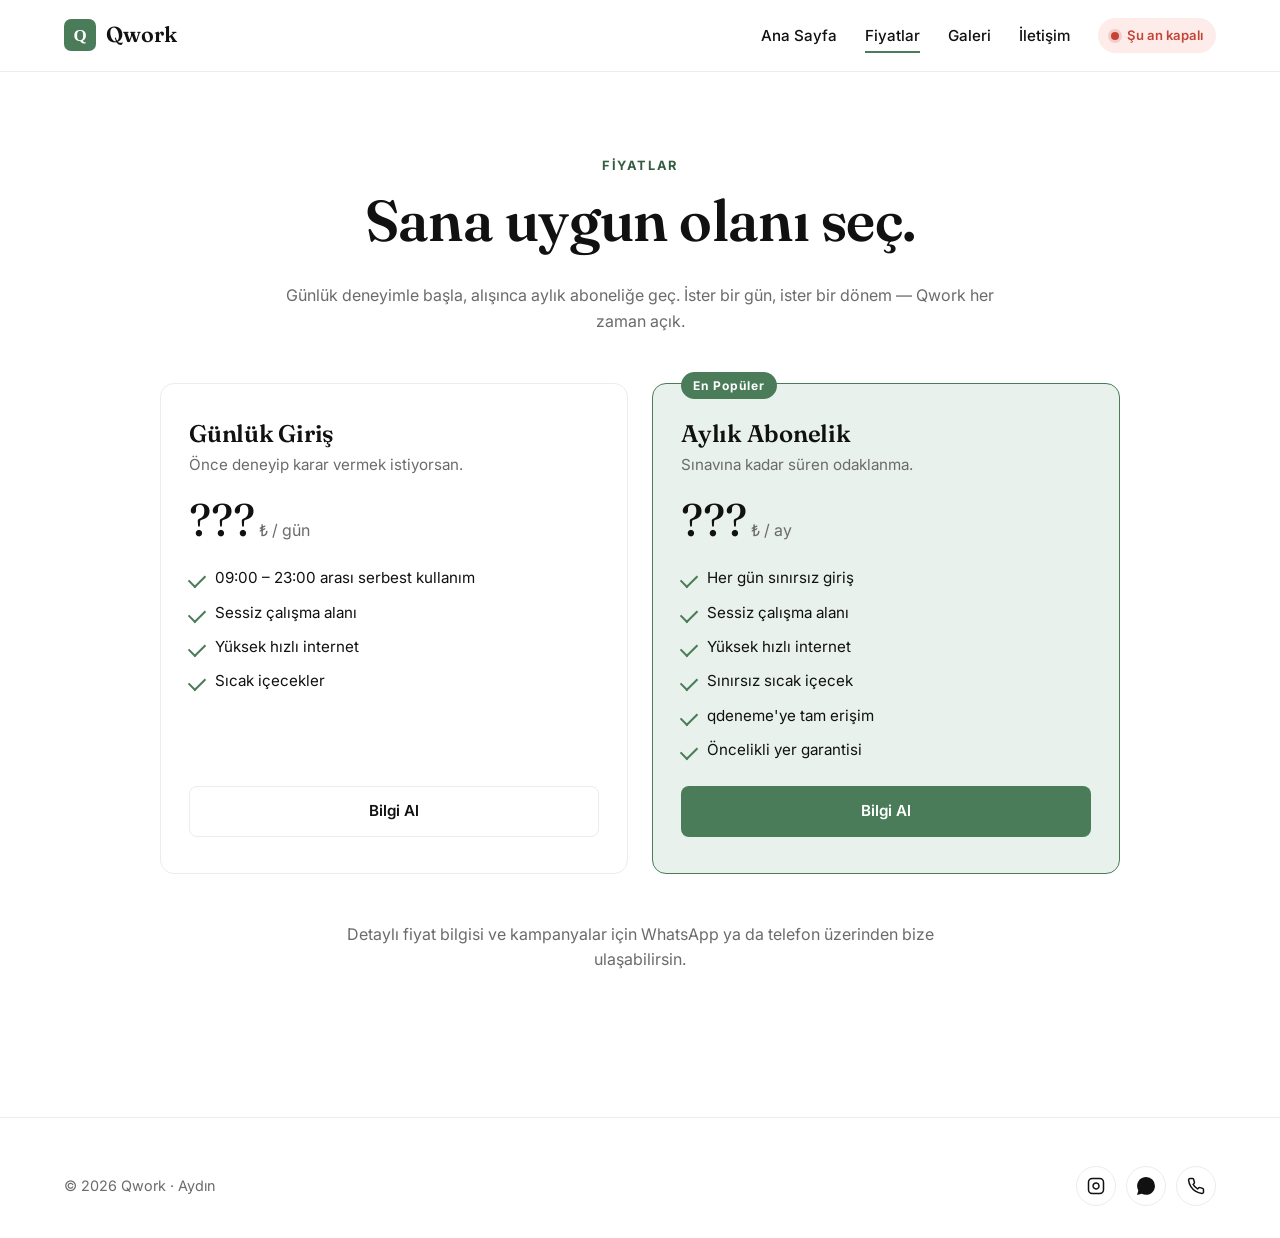
==== fiyatlar.html @ ecf91735 "İlk sürüm: Qwork web sitesi" ====
<!doctype html>
<html lang="tr">
<head>
  <meta charset="utf-8" />
  <meta name="viewport" content="width=device-width,initial-scale=1" />
  <title>Fiyatlar · Qwork</title>
  <meta name="description" content="Qwork'ün günlük giriş ve aylık abonelik fiyatları. Sınav hazırlığında kesintisiz odaklanmanın en uygun yolu." />
  <meta name="theme-color" content="#4a7c59" />
  <meta property="og:title" content="Fiyatlar · Qwork" />
  <meta property="og:description" content="Günlük giriş ve aylık abonelik seçenekleri." />
  <meta property="og:image" content="images/og-image.jpg" />
  <link rel="icon" type="image/svg+xml" href="images/logo.svg" />
  <link rel="preconnect" href="https://fonts.googleapis.com" />
  <link rel="preconnect" href="https://fonts.gstatic.com" crossorigin />
  <link href="https://fonts.googleapis.com/css2?family=Inter:wght@400;500;600;700&family=Fraunces:opsz,wght@9..144,500;9..144,600&display=swap" rel="stylesheet" />
  <link rel="stylesheet" href="css/style.css" />
</head>
<body>

<header class="site-header">
  <div class="container nav">
    <a href="index.html" class="brand" aria-label="Qwork ana sayfa">
      <img src="images/logo.svg" alt="" />
      <span>Qwork</span>
    </a>
    <button class="menu-toggle" aria-label="Menü" aria-expanded="false">
      <span></span><span></span><span></span>
    </button>
    <ul class="nav-links">
      <li><a href="index.html">Ana Sayfa</a></li>
      <li><a href="fiyatlar.html" aria-current="page">Fiyatlar</a></li>
      <li><a href="galeri.html">Galeri</a></li>
      <li><a href="index.html#iletisim">İletişim</a></li>
      <li>
        <span class="status-badge" data-status-badge aria-live="polite">
          <span class="dot"></span>
          <span class="label">Şu an açık</span>
        </span>
      </li>
    </ul>
  </div>
</header>

<main>

  <section>
    <div class="container">
      <div class="section-head" style="text-align:center; margin: 0 auto 48px">
        <span class="eyebrow">Fiyatlar</span>
        <h1>Sana uygun olanı seç.</h1>
        <p>Günlük deneyimle başla, alışınca aylık aboneliğe geç. İster bir gün, ister bir dönem — Qwork her zaman açık.</p>
      </div>

      <div class="pricing">

        <div class="plan">
          <h3>Günlük Giriş</h3>
          <p class="tagline">Önce deneyip karar vermek istiyorsan.</p>
          <div class="price">???<span class="period"> ₺ / gün</span></div>
          <ul>
            <li>09:00 – 23:00 arası serbest kullanım</li>
            <li>Sessiz çalışma alanı</li>
            <li>Yüksek hızlı internet</li>
            <li>Sıcak içecekler</li>
          </ul>
          <a href="index.html#iletisim" class="btn btn-ghost">Bilgi Al</a>
        </div>

        <div class="plan featured">
          <h3>Aylık Abonelik</h3>
          <p class="tagline">Sınavına kadar süren odaklanma.</p>
          <div class="price">???<span class="period"> ₺ / ay</span></div>
          <ul>
            <li>Her gün sınırsız giriş</li>
            <li>Sessiz çalışma alanı</li>
            <li>Yüksek hızlı internet</li>
            <li>Sınırsız sıcak içecek</li>
            <li>qdeneme'ye tam erişim</li>
            <li>Öncelikli yer garantisi</li>
          </ul>
          <a href="index.html#iletisim" class="btn btn-primary">Bilgi Al</a>
        </div>

      </div>

      <p style="text-align:center; margin-top:48px; max-width:640px; margin-left:auto; margin-right:auto;">
        Detaylı fiyat bilgisi ve kampanyalar için WhatsApp ya da telefon üzerinden bize ulaşabilirsin.
      </p>
    </div>
  </section>

</main>

<footer class="site-footer">
  <div class="container footer-grid">
    <div>© <span id="year"></span> Qwork · Aydın</div>
    <div class="socials">
      <a href="https://instagram.com/qwork" aria-label="Instagram" target="_blank" rel="noopener">
        <svg width="18" height="18" viewBox="0 0 24 24" fill="none" stroke="currentColor" stroke-width="2" stroke-linecap="round" stroke-linejoin="round"><rect x="2" y="2" width="20" height="20" rx="5"/><path d="M16 11.37A4 4 0 1 1 12.63 8 4 4 0 0 1 16 11.37z"/></svg>
      </a>
      <a href="https://wa.me/90XXXXXXXXXX" aria-label="WhatsApp" target="_blank" rel="noopener">
        <svg width="18" height="18" viewBox="0 0 24 24" fill="currentColor"><path d="M20.52 3.48A11.77 11.77 0 0 0 12.05 0C5.49 0 .15 5.34.15 11.9c0 2.1.55 4.15 1.6 5.96L0 24l6.32-1.66a11.88 11.88 0 0 0 5.72 1.46c6.56 0 11.9-5.34 11.9-11.9a11.82 11.82 0 0 0-3.43-8.42z"/></svg>
      </a>
      <a href="tel:+90XXXXXXXXXX" aria-label="Telefon">
        <svg width="18" height="18" viewBox="0 0 24 24" fill="none" stroke="currentColor" stroke-width="2" stroke-linecap="round" stroke-linejoin="round"><path d="M22 16.92v3a2 2 0 0 1-2.18 2 19.79 19.79 0 0 1-8.63-3.07 19.5 19.5 0 0 1-6-6 19.79 19.79 0 0 1-3.07-8.67A2 2 0 0 1 4.11 2h3a2 2 0 0 1 2 1.72 12.84 12.84 0 0 0 .7 2.81 2 2 0 0 1-.45 2.11L8.09 9.91a16 16 0 0 0 6 6l1.27-1.27a2 2 0 0 1 2.11-.45 12.84 12.84 0 0 0 2.81.7A2 2 0 0 1 22 16.92z"/></svg>
      </a>
    </div>
  </div>
</footer>

<script>document.getElementById("year").textContent = new Date().getFullYear();</script>
<script src="js/main.js"></script>
</body>
</html>
---- css/style.css ----
:root {
  --bg: #ffffff;
  --surface: #fafafa;
  --text: #111111;
  --muted: #6b6b6b;
  --accent: #4a7c59;
  --accent-dark: #355c41;
  --accent-soft: #e8f1eb;
  --border: #ececec;
  --danger: #c44536;
  --radius: 14px;
  --radius-sm: 8px;
  --shadow: 0 1px 3px rgba(0,0,0,.04), 0 8px 24px rgba(0,0,0,.06);
  --max: 1200px;
  --nav-h: 72px;
  --font-body: "Inter", system-ui, -apple-system, Segoe UI, Roboto, sans-serif;
  --font-head: "Fraunces", Georgia, serif;
}

* { box-sizing: border-box; }

html { scroll-behavior: smooth; scroll-padding-top: var(--nav-h); }

body {
  margin: 0;
  font-family: var(--font-body);
  color: var(--text);
  background: var(--bg);
  line-height: 1.6;
  -webkit-font-smoothing: antialiased;
}

img { max-width: 100%; display: block; }

a { color: var(--accent-dark); text-decoration: none; }
a:hover { text-decoration: underline; }

h1, h2, h3 { font-family: var(--font-head); font-weight: 600; line-height: 1.15; margin: 0 0 .5em; letter-spacing: -.01em; }
h1 { font-size: clamp(2.2rem, 5vw, 3.6rem); }
h2 { font-size: clamp(1.6rem, 3.5vw, 2.4rem); }
h3 { font-size: 1.2rem; font-family: var(--font-body); font-weight: 600; }

p { margin: 0 0 1em; color: var(--muted); }
.container { max-width: var(--max); margin: 0 auto; padding: 0 24px; }

/* ---------- Header / Nav ---------- */
.site-header {
  position: sticky; top: 0; z-index: 50;
  background: rgba(255,255,255,.9);
  backdrop-filter: saturate(180%) blur(8px);
  border-bottom: 1px solid var(--border);
  height: var(--nav-h);
  display: flex; align-items: center;
}
.nav {
  width: 100%;
  display: flex; align-items: center; justify-content: space-between;
  gap: 16px;
}
.brand {
  display: flex; align-items: center; gap: 10px;
  font-family: var(--font-head);
  font-size: 1.35rem; font-weight: 600;
  color: var(--text);
}
.brand img { width: 32px; height: 32px; }
.brand:hover { text-decoration: none; }

.nav-links {
  list-style: none; margin: 0; padding: 0;
  display: flex; gap: 28px; align-items: center;
}
.nav-links a {
  color: var(--text); font-weight: 500; font-size: .95rem;
  padding: 8px 0; position: relative;
}
.nav-links a:hover { color: var(--accent-dark); text-decoration: none; }
.nav-links a[aria-current="page"]::after {
  content: ""; position: absolute; left: 0; right: 0; bottom: 0;
  height: 2px; background: var(--accent);
}

.status-badge {
  display: inline-flex; align-items: center; gap: 8px;
  padding: 6px 12px; border-radius: 999px;
  font-size: .82rem; font-weight: 600;
  background: var(--accent-soft); color: var(--accent-dark);
  border: 1px solid transparent;
}
.status-badge .dot { width: 8px; height: 8px; border-radius: 50%; background: var(--accent); box-shadow: 0 0 0 3px rgba(74,124,89,.2); }
.status-badge.closed { background: #fdecea; color: var(--danger); }
.status-badge.closed .dot { background: var(--danger); box-shadow: 0 0 0 3px rgba(196,69,54,.18); }

.menu-toggle {
  display: none;
  background: none; border: 1px solid var(--border);
  padding: 8px 10px; border-radius: var(--radius-sm);
  cursor: pointer;
}
.menu-toggle span { display: block; width: 20px; height: 2px; background: var(--text); margin: 4px 0; transition: transform .2s; }

/* ---------- Buttons ---------- */
.btn {
  display: inline-flex; align-items: center; gap: 8px;
  padding: 12px 20px; border-radius: var(--radius-sm);
  font-weight: 600; font-size: .95rem;
  border: 1px solid transparent;
  cursor: pointer; transition: transform .1s, background .15s, border-color .15s;
}
.btn:hover { text-decoration: none; transform: translateY(-1px); }
.btn-primary { background: var(--accent); color: #fff; }
.btn-primary:hover { background: var(--accent-dark); color: #fff; }
.btn-ghost { background: transparent; color: var(--text); border-color: var(--border); }
.btn-ghost:hover { border-color: var(--text); }

/* ---------- Sections ---------- */
section { padding: 80px 0; }
.section-head { max-width: 720px; margin-bottom: 48px; }
.section-head .eyebrow {
  display: inline-block; color: var(--accent-dark); font-size: .8rem;
  letter-spacing: .12em; text-transform: uppercase; font-weight: 700;
  margin-bottom: 12px;
}

/* ---------- Hero ---------- */
.hero { padding: 96px 0 80px; }
.hero-inner { display: grid; grid-template-columns: 1.1fr 1fr; gap: 56px; align-items: center; }
.hero h1 { margin-top: 8px; }
.hero p.lead { font-size: 1.15rem; color: var(--muted); max-width: 50ch; }
.hero-ctas { display: flex; gap: 12px; flex-wrap: wrap; margin-top: 24px; }
.hero-media {
  aspect-ratio: 4/3; border-radius: var(--radius);
  background: var(--accent-soft) url("../images/hero.jpg") center/cover no-repeat;
  box-shadow: var(--shadow);
}

.hero-stats { display: flex; gap: 32px; margin-top: 40px; flex-wrap: wrap; }
.hero-stats .stat strong { display: block; font-family: var(--font-head); font-size: 1.8rem; color: var(--text); }
.hero-stats .stat span { color: var(--muted); font-size: .9rem; }

/* ---------- Services grid ---------- */
.grid-services { display: grid; grid-template-columns: repeat(4, 1fr); gap: 20px; }
.service-card {
  padding: 28px; border: 1px solid var(--border); border-radius: var(--radius);
  background: var(--bg); transition: border-color .2s, transform .2s;
}
.service-card:hover { border-color: var(--accent); transform: translateY(-2px); }

.service-card.neon {
  border-color: #39ff8a;
  box-shadow:
    0 0 6px #39ff8a,
    0 0 18px #39ff8a,
    0 0 40px rgba(57,255,138,.45),
    inset 0 0 12px rgba(57,255,138,.08);
  animation: neon-pulse 2.4s ease-in-out infinite;
}
.service-card.neon:hover {
  border-color: #39ff8a;
  box-shadow:
    0 0 10px #39ff8a,
    0 0 30px #39ff8a,
    0 0 60px rgba(57,255,138,.55),
    inset 0 0 18px rgba(57,255,138,.12);
  transform: translateY(-2px);
}
@keyframes neon-pulse {
  0%, 100% { box-shadow: 0 0 6px #39ff8a, 0 0 18px #39ff8a, 0 0 40px rgba(57,255,138,.45), inset 0 0 12px rgba(57,255,138,.08); }
  50%       { box-shadow: 0 0 10px #39ff8a, 0 0 28px #39ff8a, 0 0 55px rgba(57,255,138,.6),  inset 0 0 18px rgba(57,255,138,.14); }
}
.service-card .ico {
  width: 44px; height: 44px; border-radius: 10px;
  background: var(--accent-soft); color: var(--accent-dark);
  display: grid; place-items: center; margin-bottom: 16px;
}
.service-card h3 { margin-bottom: 8px; }
.service-card p { margin: 0; font-size: .95rem; }

/* ---------- Hours ---------- */
.hours {
  background: var(--surface); border: 1px solid var(--border);
  border-radius: var(--radius); padding: 32px;
  display: grid; grid-template-columns: 1fr auto; gap: 20px; align-items: center;
}
.hours .big-time { font-family: var(--font-head); font-size: 2.4rem; color: var(--text); }
.hours .days { color: var(--muted); font-weight: 500; }

/* ---------- FAQ ---------- */
.faq { display: grid; gap: 12px; max-width: 820px; }
.faq details {
  border: 1px solid var(--border); border-radius: var(--radius-sm);
  padding: 18px 20px; background: var(--bg);
}
.faq details[open] { border-color: var(--accent); background: var(--accent-soft); }
.faq summary {
  cursor: pointer; font-weight: 600; list-style: none;
  display: flex; justify-content: space-between; align-items: center; gap: 16px;
}
.faq summary::-webkit-details-marker { display: none; }
.faq summary::after { content: "+"; font-size: 1.4rem; color: var(--accent-dark); transition: transform .2s; }
.faq details[open] summary::after { content: "−"; }
.faq details p { margin: 12px 0 0; }

/* ---------- Contact ---------- */
.contact-grid { display: grid; grid-template-columns: 1fr 1fr; gap: 40px; align-items: stretch; }
.contact-info { display: grid; gap: 16px; align-content: start; }
.contact-row {
  display: flex; gap: 14px; align-items: flex-start;
  padding: 16px; border: 1px solid var(--border); border-radius: var(--radius-sm);
}
.contact-row .ico {
  width: 40px; height: 40px; flex-shrink: 0;
  border-radius: 10px; background: var(--accent-soft); color: var(--accent-dark);
  display: grid; place-items: center;
}
.contact-row .label { font-size: .8rem; color: var(--muted); text-transform: uppercase; letter-spacing: .08em; }
.contact-row .value { font-weight: 600; color: var(--text); }
.map-wrap { border-radius: var(--radius); overflow: hidden; border: 1px solid var(--border); min-height: 360px; }
.map-wrap iframe { width: 100%; height: 100%; min-height: 360px; border: 0; }

/* ---------- Pricing ---------- */
.pricing { display: grid; grid-template-columns: repeat(auto-fit, minmax(280px, 1fr)); gap: 24px; max-width: 960px; margin: 0 auto; }
.plan {
  background: var(--bg); border: 1px solid var(--border); border-radius: var(--radius);
  padding: 36px 28px; display: flex; flex-direction: column;
  transition: transform .15s, border-color .15s;
}
.plan:hover { transform: translateY(-3px); border-color: var(--accent); }
.plan.featured { border-color: var(--accent); background: var(--accent-soft); position: relative; }
.plan.featured::before {
  content: "En Popüler"; position: absolute; top: -12px; left: 28px;
  background: var(--accent); color: #fff; font-size: .75rem; font-weight: 700;
  letter-spacing: .08em; padding: 4px 12px; border-radius: 999px;
}
.plan h3 { font-family: var(--font-head); font-size: 1.5rem; font-weight: 600; margin-bottom: 6px; }
.plan .tagline { color: var(--muted); font-size: .95rem; margin-bottom: 20px; }
.plan .price { font-family: var(--font-head); font-size: 2.8rem; color: var(--text); line-height: 1; }
.plan .price .period { font-size: 1rem; color: var(--muted); font-family: var(--font-body); }
.plan ul { list-style: none; padding: 0; margin: 24px 0; display: grid; gap: 10px; }
.plan ul li { padding-left: 26px; position: relative; color: var(--text); font-size: .95rem; }
.plan ul li::before {
  content: ""; position: absolute; left: 0; top: 8px;
  width: 14px; height: 8px; border-left: 2px solid var(--accent);
  border-bottom: 2px solid var(--accent); transform: rotate(-45deg);
}
.plan .btn { margin-top: auto; justify-content: center; }

/* ---------- Gallery ---------- */
.gallery-grid {
  display: grid; gap: 14px;
  grid-template-columns: repeat(auto-fill, minmax(240px, 1fr));
}
.gallery-grid figure {
  margin: 0; border-radius: var(--radius-sm); overflow: hidden;
  aspect-ratio: 4/3; cursor: zoom-in; position: relative;
  background: var(--surface);
}
.gallery-grid img {
  width: 100%; height: 100%; object-fit: cover;
  transition: transform .4s ease;
}
.gallery-grid figure:hover img { transform: scale(1.04); }

/* Lightbox */
.lightbox {
  position: fixed; inset: 0; background: rgba(0,0,0,.88);
  display: none; align-items: center; justify-content: center;
  z-index: 100; padding: 24px;
}
.lightbox.open { display: flex; }
.lightbox img { max-width: 100%; max-height: 90vh; border-radius: 6px; }
.lightbox button {
  position: absolute; top: 20px; right: 20px;
  background: rgba(255,255,255,.1); color: #fff; border: none;
  width: 44px; height: 44px; border-radius: 50%;
  font-size: 1.6rem; cursor: pointer;
}
.lightbox button:hover { background: rgba(255,255,255,.2); }

/* ---------- Footer ---------- */
.site-footer {
  border-top: 1px solid var(--border);
  padding: 48px 0 32px; margin-top: 48px;
  color: var(--muted); font-size: .9rem;
}
.footer-grid { display: flex; justify-content: space-between; gap: 24px; flex-wrap: wrap; align-items: center; }
.socials { display: flex; gap: 10px; }
.socials a {
  width: 40px; height: 40px; border-radius: 50%;
  border: 1px solid var(--border);
  display: grid; place-items: center; color: var(--text);
}
.socials a:hover { border-color: var(--accent); color: var(--accent-dark); text-decoration: none; }

/* ---------- Responsive ---------- */
@media (max-width: 960px) {
  .hero-inner { grid-template-columns: 1fr; }
  .hero-media { order: -1; aspect-ratio: 16/10; }
  .grid-services { grid-template-columns: repeat(2, 1fr); }
  .contact-grid { grid-template-columns: 1fr; }
  .hours { grid-template-columns: 1fr; text-align: left; }
}

@media (max-width: 720px) {
  section { padding: 60px 0; }
  .hero { padding: 48px 0 56px; }
  .menu-toggle { display: block; }
  .nav-links {
    position: absolute; top: var(--nav-h); left: 0; right: 0;
    flex-direction: column; gap: 0;
    background: var(--bg); border-bottom: 1px solid var(--border);
    padding: 8px 24px 16px;
    display: none;
  }
  .nav-links.open { display: flex; }
  .nav-links li { width: 100%; border-bottom: 1px solid var(--border); }
  .nav-links li:last-child { border-bottom: none; }
  .nav-links a { display: block; padding: 14px 0; width: 100%; }
  .grid-services { grid-template-columns: 1fr; }
}

@media (prefers-reduced-motion: reduce) {
  * { animation: none !important; transition: none !important; }
  html { scroll-behavior: auto; }
}
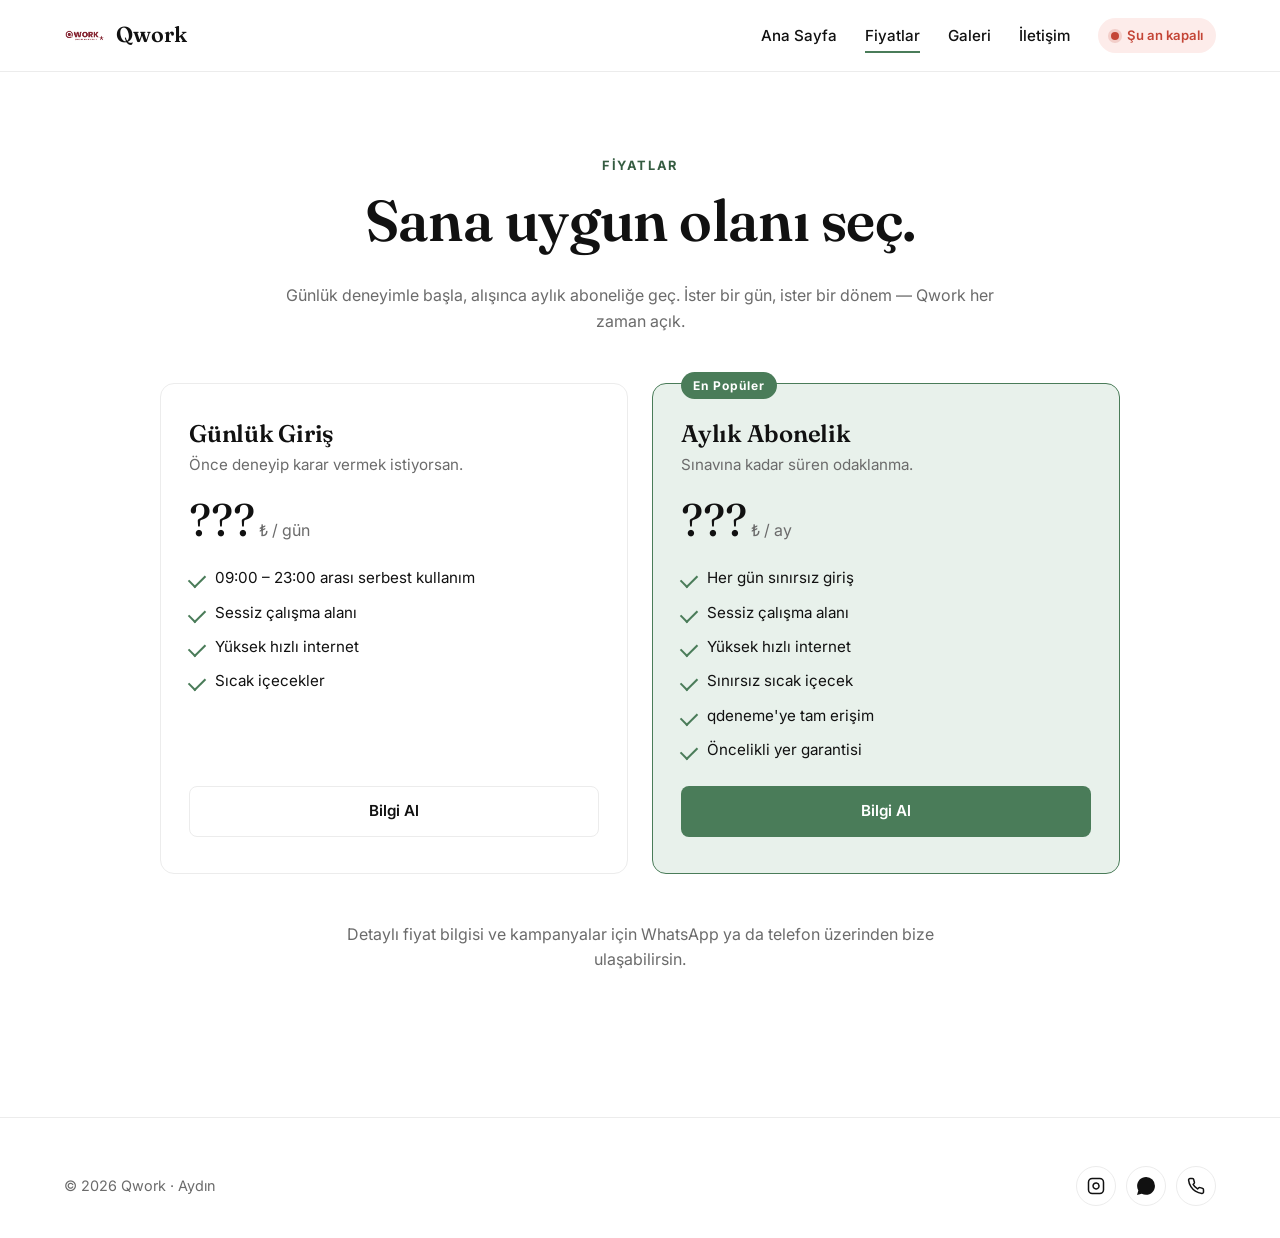
==== commit 3164ea7c: "Gerçek logo eklendi (PNG)" ====
--- a/fiyatlar.html
+++ b/fiyatlar.html
@@ -9,7 +9,7 @@
   <meta property="og:title" content="Fiyatlar · Qwork" />
   <meta property="og:description" content="Günlük giriş ve aylık abonelik seçenekleri." />
   <meta property="og:image" content="images/og-image.jpg" />
-  <link rel="icon" type="image/svg+xml" href="images/logo.svg" />
+  <link rel="icon" type="image/svg+xml" href="images/logo.png" />
   <link rel="preconnect" href="https://fonts.googleapis.com" />
   <link rel="preconnect" href="https://fonts.gstatic.com" crossorigin />
   <link href="https://fonts.googleapis.com/css2?family=Inter:wght@400;500;600;700&family=Fraunces:opsz,wght@9..144,500;9..144,600&display=swap" rel="stylesheet" />
@@ -20,7 +20,7 @@
 <header class="site-header">
   <div class="container nav">
     <a href="index.html" class="brand" aria-label="Qwork ana sayfa">
-      <img src="images/logo.svg" alt="" />
+      <img src="images/logo.png" alt="" />
       <span>Qwork</span>
     </a>
     <button class="menu-toggle" aria-label="Menü" aria-expanded="false">
--- a/css/style.css
+++ b/css/style.css
@@ -63,7 +63,7 @@
   font-size: 1.35rem; font-weight: 600;
   color: var(--text);
 }
-.brand img { width: 32px; height: 32px; }
+.brand img { height: 40px; width: auto; }
 .brand:hover { text-decoration: none; }
 
 .nav-links {
@@ -147,26 +147,26 @@
 .service-card:hover { border-color: var(--accent); transform: translateY(-2px); }
 
 .service-card.neon {
-  border-color: #39ff8a;
+  border-color: #ff2020;
   box-shadow:
-    0 0 6px #39ff8a,
-    0 0 18px #39ff8a,
-    0 0 40px rgba(57,255,138,.45),
-    inset 0 0 12px rgba(57,255,138,.08);
+    0 0 6px #ff2020,
+    0 0 18px #ff2020,
+    0 0 40px rgba(255,32,32,.45),
+    inset 0 0 12px rgba(255,32,32,.08);
   animation: neon-pulse 2.4s ease-in-out infinite;
 }
 .service-card.neon:hover {
-  border-color: #39ff8a;
+  border-color: #ff2020;
   box-shadow:
-    0 0 10px #39ff8a,
-    0 0 30px #39ff8a,
-    0 0 60px rgba(57,255,138,.55),
-    inset 0 0 18px rgba(57,255,138,.12);
+    0 0 10px #ff2020,
+    0 0 30px #ff2020,
+    0 0 60px rgba(255,32,32,.55),
+    inset 0 0 18px rgba(255,32,32,.12);
   transform: translateY(-2px);
 }
 @keyframes neon-pulse {
-  0%, 100% { box-shadow: 0 0 6px #39ff8a, 0 0 18px #39ff8a, 0 0 40px rgba(57,255,138,.45), inset 0 0 12px rgba(57,255,138,.08); }
-  50%       { box-shadow: 0 0 10px #39ff8a, 0 0 28px #39ff8a, 0 0 55px rgba(57,255,138,.6),  inset 0 0 18px rgba(57,255,138,.14); }
+  0%, 100% { box-shadow: 0 0 6px #ff2020, 0 0 18px #ff2020, 0 0 40px rgba(255,32,32,.45), inset 0 0 12px rgba(255,32,32,.08); }
+  50%       { box-shadow: 0 0 10px #ff2020, 0 0 28px #ff2020, 0 0 55px rgba(255,32,32,.6),  inset 0 0 18px rgba(255,32,32,.14); }
 }
 .service-card .ico {
   width: 44px; height: 44px; border-radius: 10px;
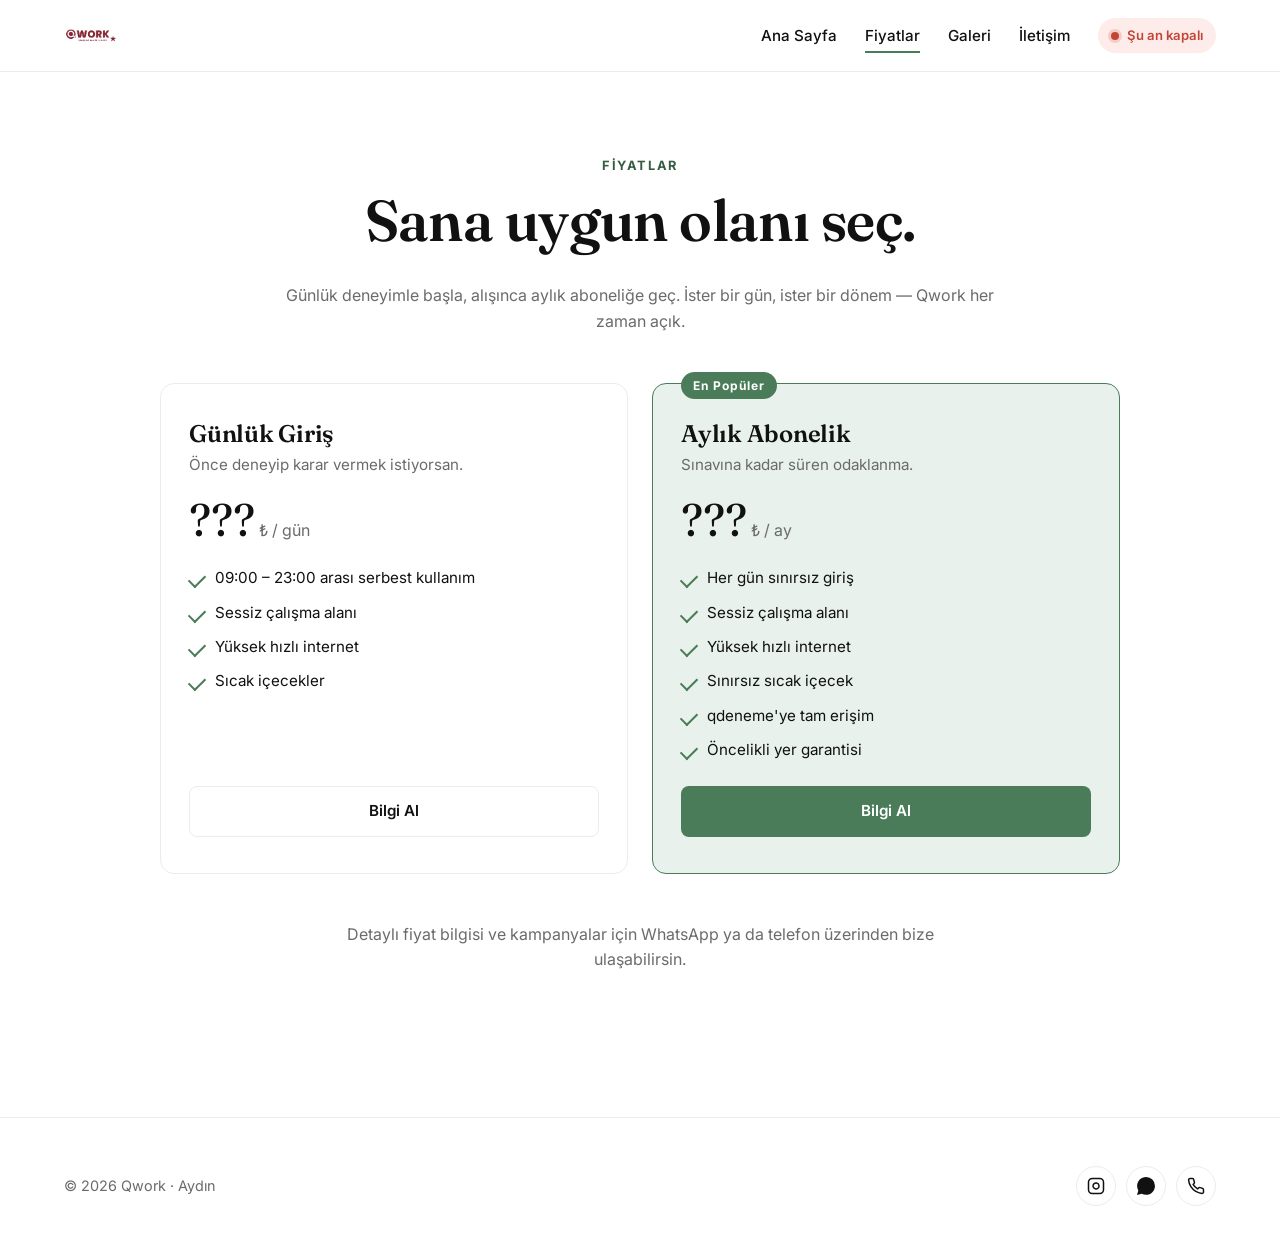
==== commit 7a80040c: "Nav: Qwork yazısı kaldırıldı, sadece logo gösteriliyor" ====
--- a/fiyatlar.html
+++ b/fiyatlar.html
@@ -20,8 +20,7 @@
 <header class="site-header">
   <div class="container nav">
     <a href="index.html" class="brand" aria-label="Qwork ana sayfa">
-      <img src="images/logo.png" alt="" />
-      <span>Qwork</span>
+      <img src="images/logo.png" alt="Qwork" />
     </a>
     <button class="menu-toggle" aria-label="Menü" aria-expanded="false">
       <span></span><span></span><span></span>
--- a/css/style.css
+++ b/css/style.css
@@ -63,7 +63,7 @@
   font-size: 1.35rem; font-weight: 600;
   color: var(--text);
 }
-.brand img { height: 40px; width: auto; }
+.brand img { height: 52px; width: auto; }
 .brand:hover { text-decoration: none; }
 
 .nav-links {
